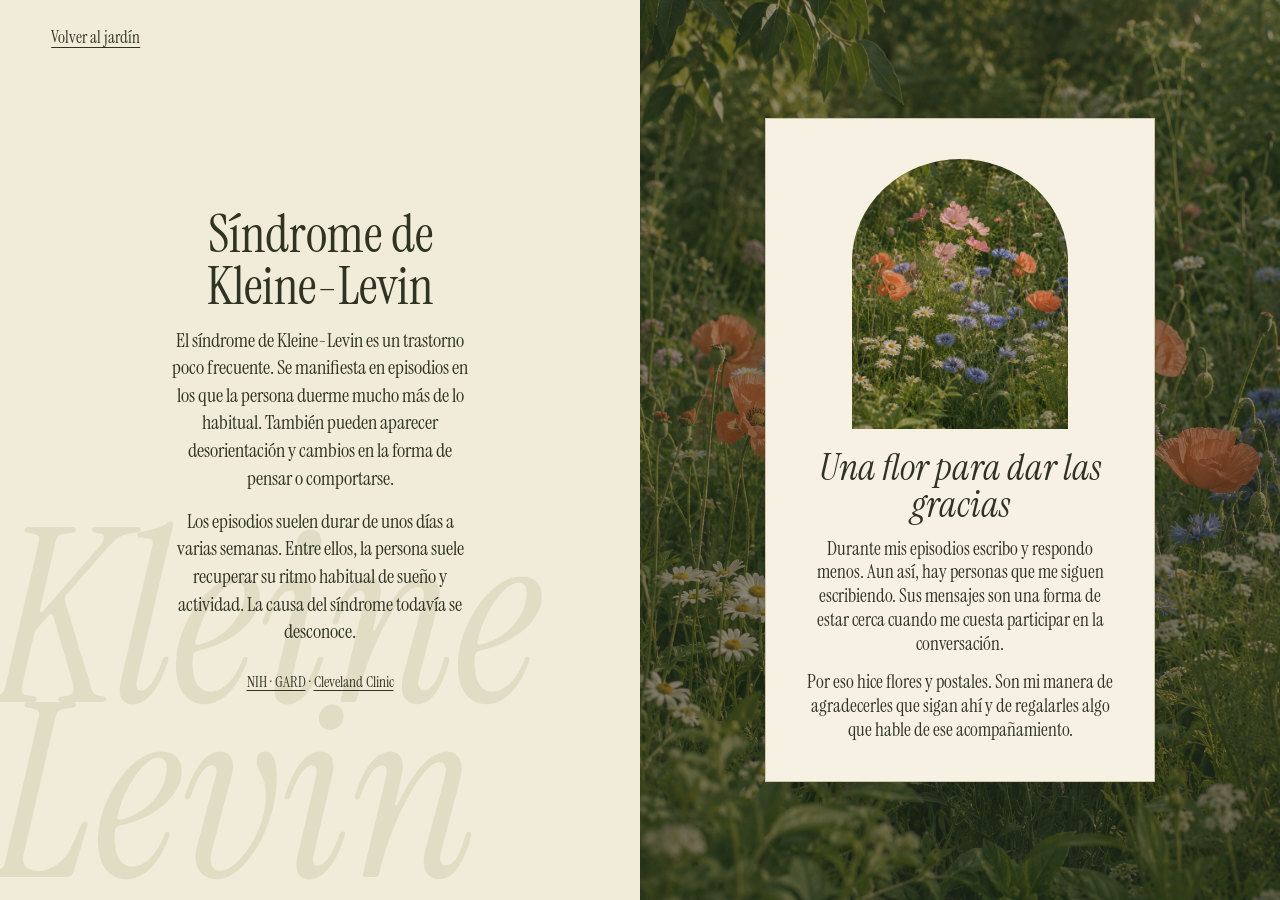
==== kleine-levin.html @ 5d655605 "Crear la pagina sobre el sindrome de Kleine-Levin" ====
<!DOCTYPE html>
<html lang="es">
<head>
  <meta charset="UTF-8">
  <meta name="viewport" content="width=device-width, initial-scale=1">
  <meta name="description" content="Qué es el síndrome de Kleine-Levin y cómo ha dado origen a Una Flor de Regalo.">
  <title>Kleine-Levin · Una Flor de Regalo</title>
  <link rel="stylesheet" href="https://fonts.googleapis.com/css2?family=Instrument+Serif:ital@0;1&amp;display=swap">
  <link rel="stylesheet" href="style.css">
</head>
<body class="klein-pagina">
  <main class="klein-pliego" style="--klein-jardin: url('fotos/jardin-kleine-levin.png')">
    <section class="klein-explicacion" aria-labelledby="klein-titulo">
      <div class="klein-marca" aria-hidden="true">Kleine<br>Levin</div>
      <a class="klein-volver" href="index.html#flores-jardin">Volver al jardín</a>
      <div class="klein-texto">
        <h1 id="klein-titulo">Síndrome de Kleine-Levin</h1>
        <p>El síndrome de Kleine-Levin es un trastorno poco frecuente. Se manifiesta en episodios en los que la persona duerme mucho más de lo habitual. También pueden aparecer desorientación y cambios en la forma de pensar o comportarse.</p>
        <p>Los episodios suelen durar de unos días a varias semanas. Entre ellos, la persona suele recuperar su ritmo habitual de sueño y actividad. La causa del síndrome todavía se desconoce.</p>
        <div class="klein-fuentes">
          <a href="https://rarediseases.info.nih.gov/diseases/3117/kleine-levin-syndrome/">NIH · GARD</a>
          <span aria-hidden="true"> · </span>
          <a href="https://my.clevelandclinic.org/health/diseases/23484-kleine-levin-syndrome">Cleveland Clinic</a>
        </div>
      </div>
    </section>
    <section class="klein-relato" aria-labelledby="klein-personal">
      <div class="klein-postal">
        <img class="klein-ventana" src="fotos/jardin-kleine-levin.png" alt="Flores rosas, azules y naranjas en un jardín silvestre" width="1024" height="1536">
        <div class="klein-gracias">
          <h2 id="klein-personal">Una flor para dar las gracias</h2>
          <p>Durante mis episodios escribo y respondo menos. Aun así, hay personas que me siguen escribiendo. Sus mensajes son una forma de estar cerca cuando me cuesta participar en la conversación.</p>
          <p>Por eso hice flores y postales. Son mi manera de agradecerles que sigan ahí y de regalarles algo que hable de ese acompañamiento.</p>
        </div>
      </div>
    </section>
  </main>
</body>
</html>
---- style.css ----
html {
  background: #f6f6f0;
}

body {
  --alto-marco: min(100svh, 1024px);
  max-width: 1440px;
  margin: 0 auto;
  font-family: sans-serif;
  background-color: rgb(255, 249, 221);
}

.portada {
  display: flex;
  flex-wrap: wrap;
  align-items: baseline;
  justify-content: space-between;
  gap: 12px 32px;
  background: white;
  padding: clamp(18px, 3vh, 34px) clamp(22px, 4.3vw, 72px);
}

.portada h1 {
  margin: 0;
  color: #24212b;
  font-family: "Instrument Serif", "Bodoni 72", "Bodoni MT", Georgia, serif;
  font-size: 36px;
  font-weight: 400;
  line-height: 1.06;
}

.portada-navegacion {
  display: flex;
  flex-wrap: wrap;
  gap: 8px;
  align-self: flex-end;
  justify-content: flex-end;
}

.portada-enlace {
  box-sizing: border-box;
  display: inline-flex;
  min-width: 124px;
  min-height: 40px;
  align-items: center;
  justify-content: center;
  padding: 7px 16px;
  border: 1px solid #929661;
  border-radius: 999px;
  color: #3d4128;
  font-family: "Instrument Serif", Georgia, serif;
  font-size: 16px;
  line-height: 1.2;
  text-decoration: none;
}

.portada-enlace--flores {
  background-color: #929661;
  color: #fff;
}

.portada-enlace:hover {
  text-decoration: underline;
  text-underline-offset: 3px;
}

.portada-enlace:focus-visible {
  outline: 2px solid #3d4128;
  outline-offset: 3px;
}

@media (max-width: 540px) {
  .portada {
    flex-direction: column;
    align-items: flex-start;
  }
}


.jardin {
  display: grid;
  grid-template-rows: auto minmax(0, 1fr);
  height: calc(var(--alto-marco) * .63);
  background: white;
}

.jardin-cabecera {
  display: flex;
  flex-wrap: wrap;
  align-items: center;
  justify-content: space-between;
  gap: 3px 20px;
  padding: 5px clamp(16px, 4.3vw, 72px);
}

.jardin-guia,
.cita-portada {
  margin: 0;
  color: #000;
  font: 400 clamp(13px, 1.5vw, 16px)/1.2 "Instrument Serif", Georgia, serif;
}

.jardin-guia {
  font-size: 12px;
  font-style: italic;
  text-decoration: underline;
  text-underline-offset: 2px;
}

.cita-portada {
  font-size: clamp(16px, 1.8vw, 22px);
  max-width: 42ch;
  margin-left: auto;
  text-align: right;
}

.jardin-escena {
  position: relative;
  min-height: 0;
  overflow: hidden;
}

#flores {
  display: block;
  width: 100%;
  height: 100%;
}

#jardin-estatico {
  position: absolute;
  inset: 0 0 auto;
  display: block;
  width: 100%;
  height: 100%;
  object-fit: fill;
}

#jardin-estatico[hidden] {
  display: none;
}
#flores,
#jardin-estatico {
  image-rendering: pixelated;
}

.flor-enlace {
  position: absolute;
  z-index: 2;
  border-radius: 50%;
  transform: translate(-50%, -50%);
}

.flor-enlace:focus-visible,
.postal-giro:focus-visible {
  outline: 2px solid #3d4128;
  outline-offset: 4px;
}

.dedicatoria {
  display: grid;
  align-content: center;
  justify-items: center;
  gap: 20px;
  box-sizing: border-box;
  min-height: calc(var(--alto-marco) * .90);
  padding: 40px 20px;
  background: #e1e5cd;
  border-top: 1px solid #d1d5b9;
}

.dedicatoria h2 {
  margin: 0;
  color: #24212b;
  font: 400 clamp(28px, 5vw, 44px)/1.1 "Instrument Serif", Georgia, serif;
}

.postal-giro {
  cursor: pointer;
  width: min(100%, 460px);
  padding: 0;
  border: 0;
  background: transparent;
  perspective: 1000px;
  color: #24212b;
  font: 400 22px/1.3 "Instrument Serif", Georgia, serif;
}

.postal-giro-interior {
  display: grid;
  min-height: clamp(180px, 40vw, 290px);
  transition: transform 620ms ease;
  transform-style: preserve-3d;
}

.postal-giro[aria-pressed="true"] .postal-giro-interior {
  transform: rotateY(180deg);
}

.postal-cara {
  display: grid;
  grid-area: 1 / 1;
  place-items: center;
  padding: 24px;
  border: 1px solid #c8c1ab;
  background: #fffaf0;
  box-shadow: 0 8px 22px #3a40252b;
  backface-visibility: hidden;
}

.postal-anverso {
  box-shadow: inset 0 5px var(--flor-color), 0 8px 22px #3a40252b;
}

.postal-reverso {
  transform: rotateY(180deg);
}

.dedicatoria-volver {
  color: #3d4128;
  text-underline-offset: 3px;
}

@media (prefers-reduced-motion: no-preference) {
  html {
    scroll-behavior: smooth;
  }
}

@media (prefers-reduced-motion: reduce) {
  .postal-giro-interior {
    transition: none;
  }
}

.historias {
  background: #929661;
  color: #352617;
  font: 400 clamp(12px, 1.25vw, 18px)/1.2 "Instrument Serif", Georgia, serif;
}

.historias-composicion {
  position: relative;
  aspect-ratio: 1526 / 1022;
}

.historias-composicion h2 {
  position: absolute;
  top: 52.5%;
  left: 57.4%;
  z-index: 1;
  margin: 0;
  font: inherit;
}

.historia-persona,
.historia-vinculo,
.historia-nombre,
.historia-foto {
  position: absolute;
  top: var(--y);
  left: var(--x);
  margin: 0;
}

.historia-persona,
.historia-foto {
  width: var(--w);
  height: var(--h);
}

.historia-persona {
  container-type: inline-size;
}

.historia-vinculo,
.historia-nombre {
  font: inherit;
  white-space: nowrap;
}

.historia-nombre {
  inline-size: var(--w);
  font-size: min(3.4cqw, 18px);
  overflow: hidden;
  text-overflow: ellipsis;
}

.historia-nombre--vertical {
  width: var(--w);
  height: var(--h);
  writing-mode: vertical-rl;
  inline-size: var(--h);
  transform: rotate(180deg);
}

.historia-foto {
  background-color: #e1e5cd;
  display: block;
  object-fit: cover;
  object-position: var(--encuadre, center);
  transition: transform 220ms ease;
}

@media (hover: hover) {
  .historia-foto:hover {
    z-index: 2;
    transform: scale(1.055);
  }
}

@media (max-width: 660px) {
  .historias {
    font-size: clamp(11px, 3.25vw, 16px);
  }

  .historias-composicion {
    display: grid;
    gap: 26px;
    padding: 26px 17px;
    aspect-ratio: auto;
  }

  .historias-composicion h2 {
    position: static;
    justify-self: center;
  }

  .historia-persona {
    position: relative;
    inset: auto;
    width: min(100%, 440px);
    height: auto;
    justify-self: center;
    aspect-ratio: var(--proporcion);
  }
}

@media (prefers-reduced-motion: reduce) {
  .historia-foto {
    transition: none;
  }
}

.klein-pagina {
  background: #f1ecd9;
  color: #303323;
}

.klein-pliego {
  display: grid;
  grid-template-columns: repeat(2, minmax(0, 1fr));
  min-height: min(100svh, 1024px);
  font-family: "Instrument Serif", Georgia, serif;
}

.klein-explicacion,
.klein-relato {
  position: relative;
  display: grid;
  align-items: center;
  justify-items: center;
  isolation: isolate;
  box-sizing: border-box;
  padding: clamp(74px, 9vw, 140px) clamp(24px, 5vw, 80px);
}

.klein-explicacion {
  overflow: hidden;
}

.klein-volver {
  position: absolute;
  top: 26px;
  left: clamp(24px, 4vw, 54px);
  color: inherit;
  text-underline-offset: 4px;
  font-size: 17px;
}

.klein-marca {
  position: absolute;
  z-index: -1;
  inset: auto -3% 2% -1%;
  color: #929661;
  opacity: .16;
  font-size: clamp(118px, 19vw, 285px);
  font-style: italic;
  line-height: .72;
  pointer-events: none;
}

.klein-texto {
  width: min(100%, 33ch);
  margin-inline: auto;
  font-size: clamp(18px, 1.6vw, 23px);
  line-height: 1.35;
  text-align: center;
}

.klein-texto h1,
.klein-gracias h2 {
  margin: 0 0 14px;
  font-weight: 400;
  line-height: 1;
}

.klein-texto h1 {
  font-size: clamp(38px, 4.1vw, 63px);
}

.klein-texto p,
.klein-gracias p {
  margin: 0 0 .75em;
}

.klein-fuentes {
  margin-top: 1.75em;
  font-size: 15px;
}

.klein-fuentes a {
  color: inherit;
  text-underline-offset: 3px;
}

.klein-relato {
  padding-block: clamp(30px, 5vw, 72px);
  background: #555942;
  background-image: linear-gradient(#1d261d55, #1d261d69), var(--klein-jardin);
  background-position: center;
  background-size: cover;
}

.klein-postal {
  display: grid;
  justify-items: center;
  width: min(100%, 390px);
  box-sizing: border-box;
  padding: clamp(20px, 3.1vw, 40px);
  background: #f6f1e2;
  border: 1px solid #cec7ac;
  box-shadow: 0 12px 35px #1d261d35;
}

.klein-ventana {
  display: block;
  width: min(100%, 216px);
  height: auto;
  aspect-ratio: 4 / 5;
  border-radius: 50% 50% 0 0 / 38% 38% 0 0;
  object-fit: cover;
  object-position: center 42%;
}

.klein-gracias {
  margin-top: 20px;
  font-size: clamp(17px, 1.5vw, 20px);
  line-height: 1.24;
  text-align: center;
}

.klein-gracias h2 {
  font-size: clamp(28px, 3vw, 37px);
  font-style: italic;
}

.klein-gracias p:last-child {
  margin-bottom: 0;
}

@media (max-width: 750px) {
  .klein-pliego {
    grid-template-columns: 1fr;
  }

  .klein-explicacion {
    padding-block: 85px 55px;
  }
}
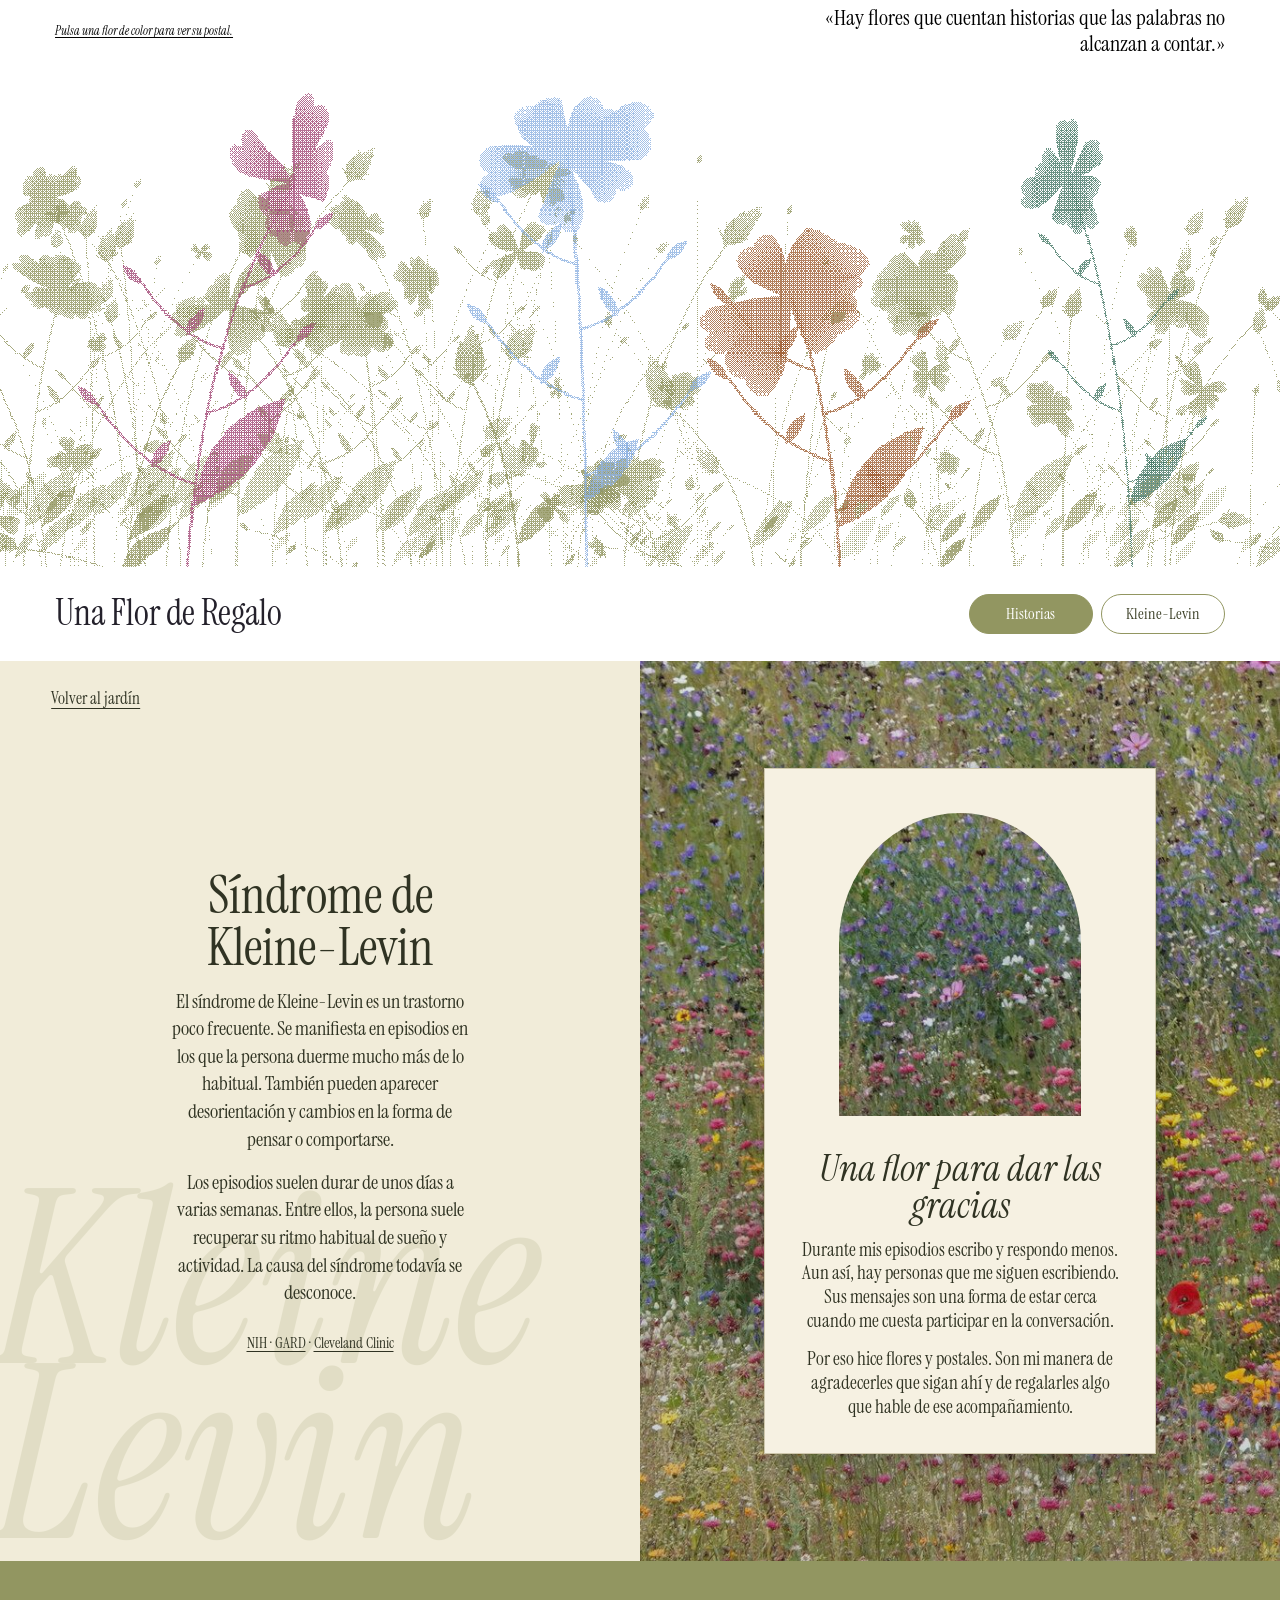
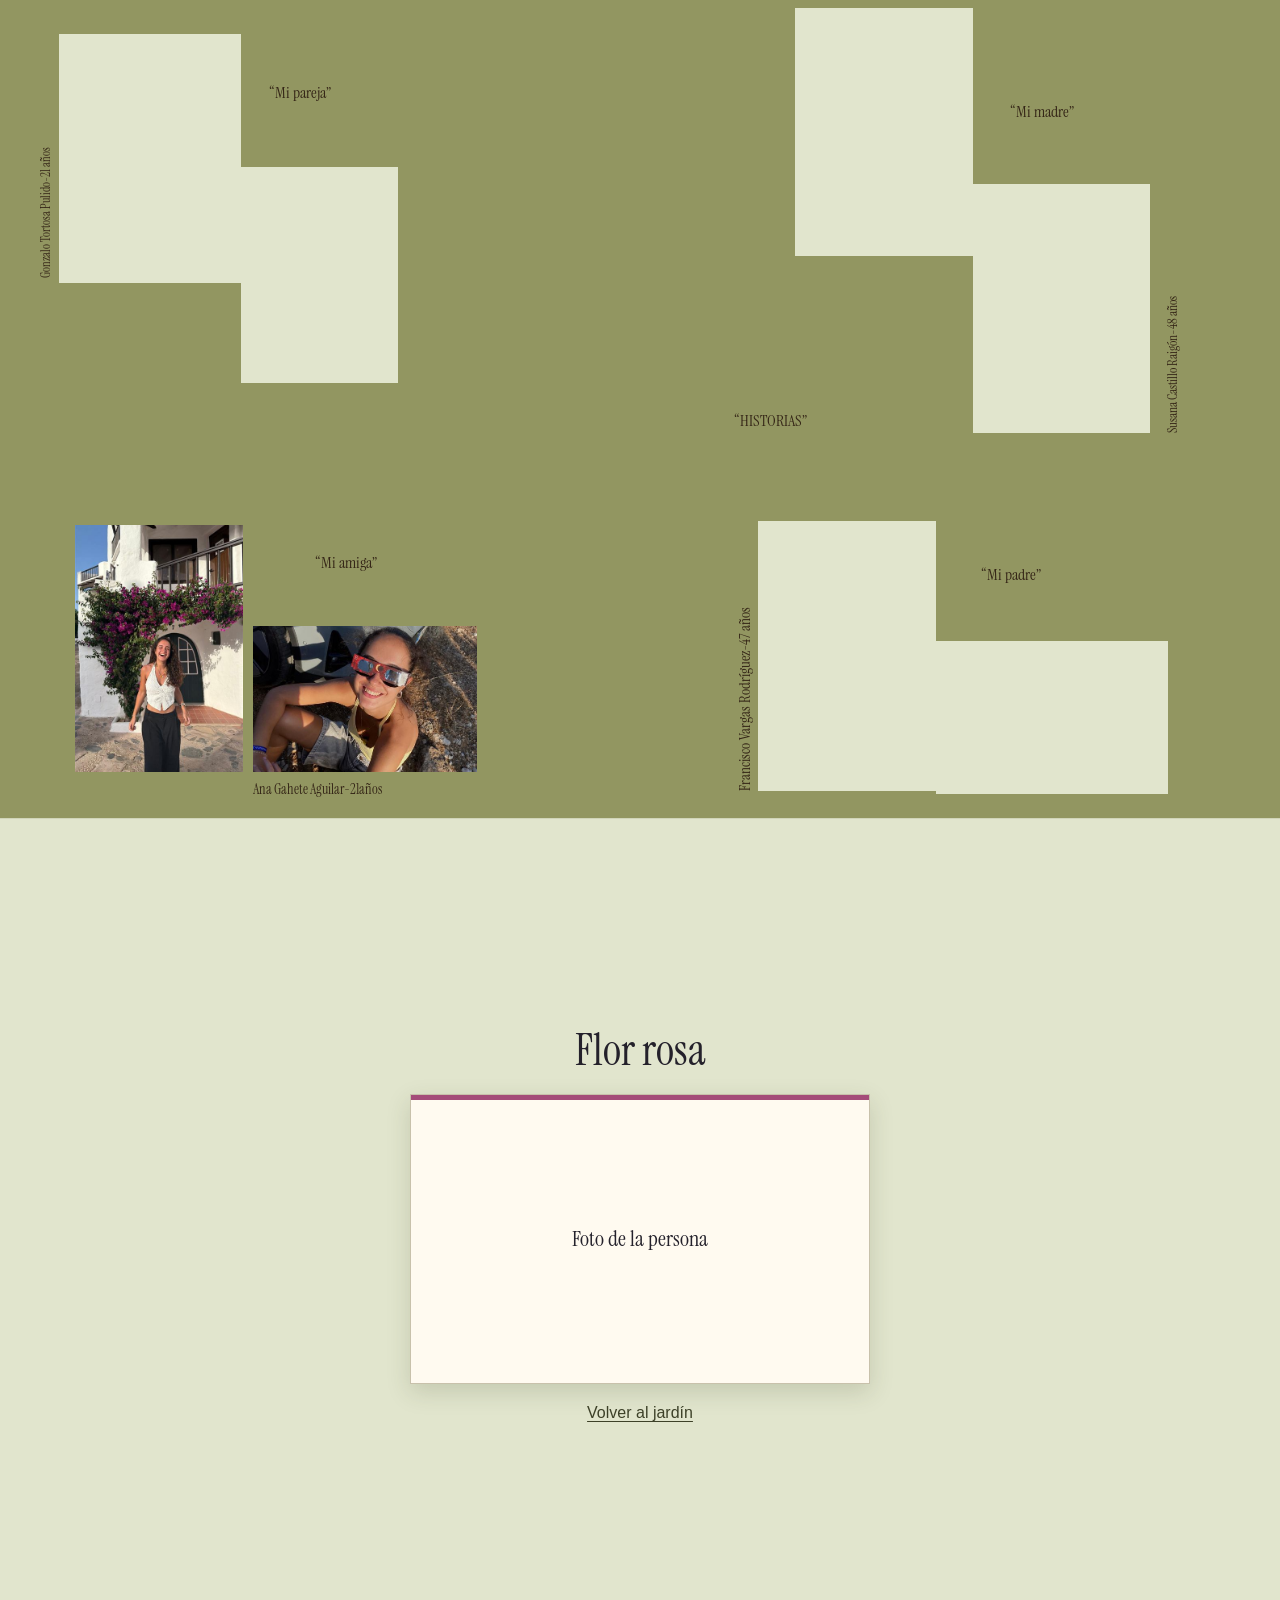
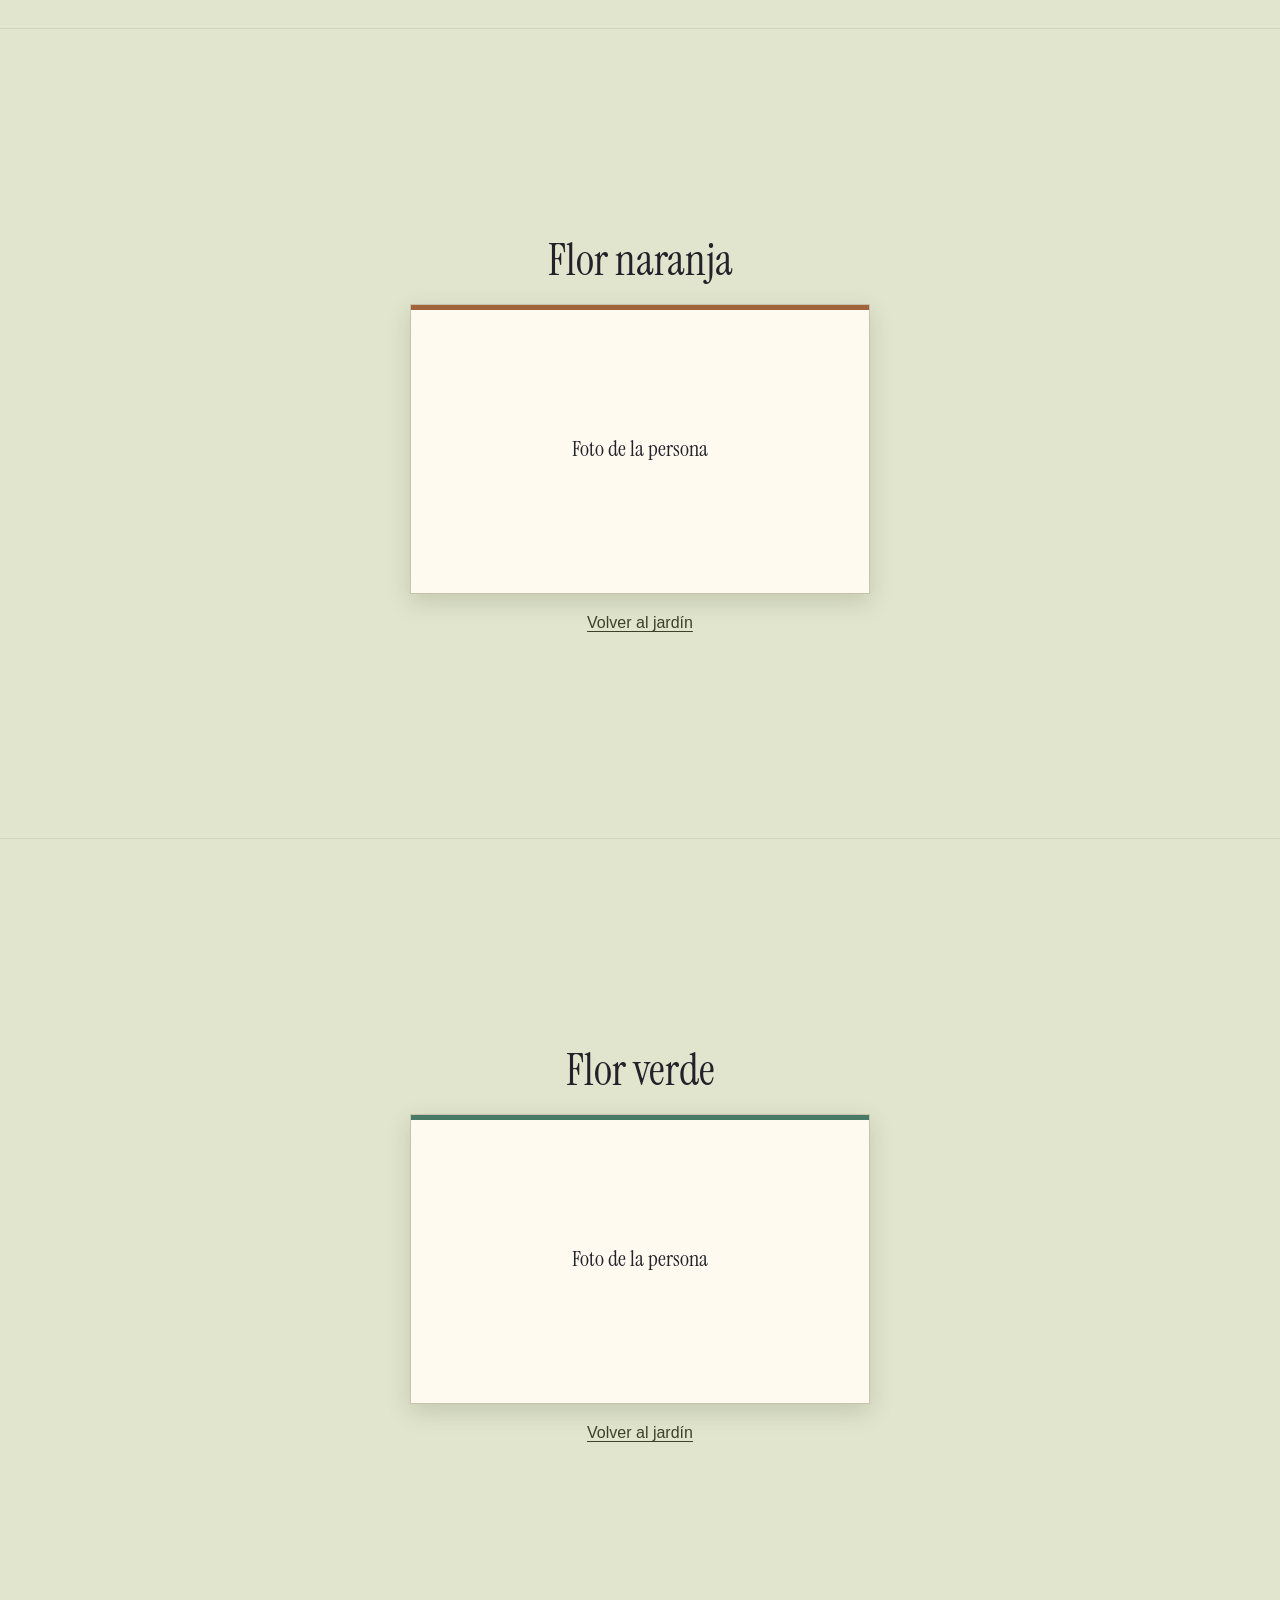
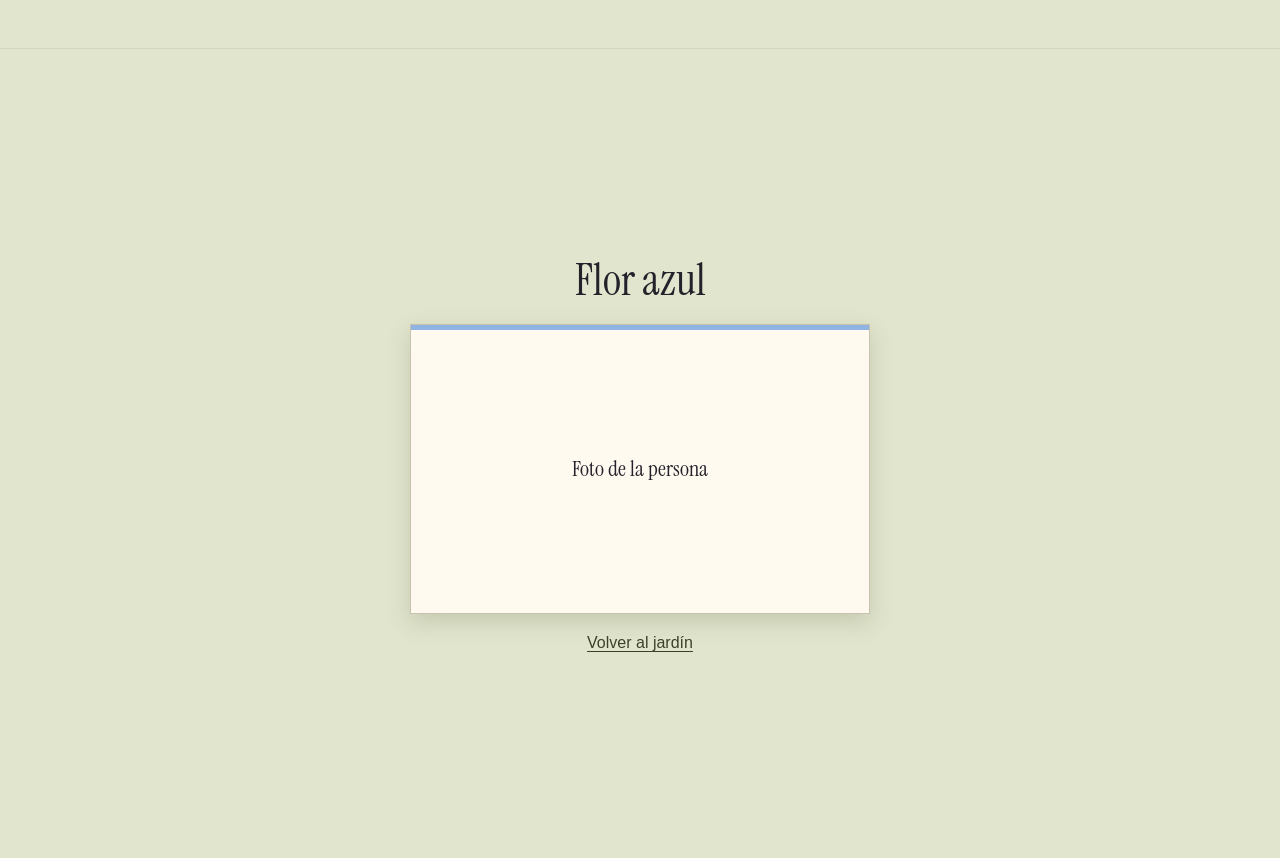
==== commit 4ca37aa0: "Integrar Kleine-Levin en la portada y usar el prado original" ====
--- a/kleine-levin.html
+++ b/kleine-levin.html
@@ -3,37 +3,10 @@
 <head>
   <meta charset="UTF-8">
   <meta name="viewport" content="width=device-width, initial-scale=1">
-  <meta name="description" content="Qué es el síndrome de Kleine-Levin y cómo ha dado origen a Una Flor de Regalo.">
+  <meta http-equiv="refresh" content="0; url=index.html#kleine-levin">
   <title>Kleine-Levin · Una Flor de Regalo</title>
-  <link rel="stylesheet" href="https://fonts.googleapis.com/css2?family=Instrument+Serif:ital@0;1&amp;display=swap">
-  <link rel="stylesheet" href="style.css">
 </head>
-<body class="klein-pagina">
-  <main class="klein-pliego" style="--klein-jardin: url('fotos/jardin-kleine-levin.png')">
-    <section class="klein-explicacion" aria-labelledby="klein-titulo">
-      <div class="klein-marca" aria-hidden="true">Kleine<br>Levin</div>
-      <a class="klein-volver" href="index.html#flores-jardin">Volver al jardín</a>
-      <div class="klein-texto">
-        <h1 id="klein-titulo">Síndrome de Kleine-Levin</h1>
-        <p>El síndrome de Kleine-Levin es un trastorno poco frecuente. Se manifiesta en episodios en los que la persona duerme mucho más de lo habitual. También pueden aparecer desorientación y cambios en la forma de pensar o comportarse.</p>
-        <p>Los episodios suelen durar de unos días a varias semanas. Entre ellos, la persona suele recuperar su ritmo habitual de sueño y actividad. La causa del síndrome todavía se desconoce.</p>
-        <div class="klein-fuentes">
-          <a href="https://rarediseases.info.nih.gov/diseases/3117/kleine-levin-syndrome/">NIH · GARD</a>
-          <span aria-hidden="true"> · </span>
-          <a href="https://my.clevelandclinic.org/health/diseases/23484-kleine-levin-syndrome">Cleveland Clinic</a>
-        </div>
-      </div>
-    </section>
-    <section class="klein-relato" aria-labelledby="klein-personal">
-      <div class="klein-postal">
-        <img class="klein-ventana" src="fotos/jardin-kleine-levin.png" alt="Flores rosas, azules y naranjas en un jardín silvestre" width="1024" height="1536">
-        <div class="klein-gracias">
-          <h2 id="klein-personal">Una flor para dar las gracias</h2>
-          <p>Durante mis episodios escribo y respondo menos. Aun así, hay personas que me siguen escribiendo. Sus mensajes son una forma de estar cerca cuando me cuesta participar en la conversación.</p>
-          <p>Por eso hice flores y postales. Son mi manera de agradecerles que sigan ahí y de regalarles algo que hable de ese acompañamiento.</p>
-        </div>
-      </div>
-    </section>
-  </main>
+<body>
+  <p><a href="index.html#kleine-levin">Ir al scroll de Kleine-Levin</a></p>
 </body>
 </html>
